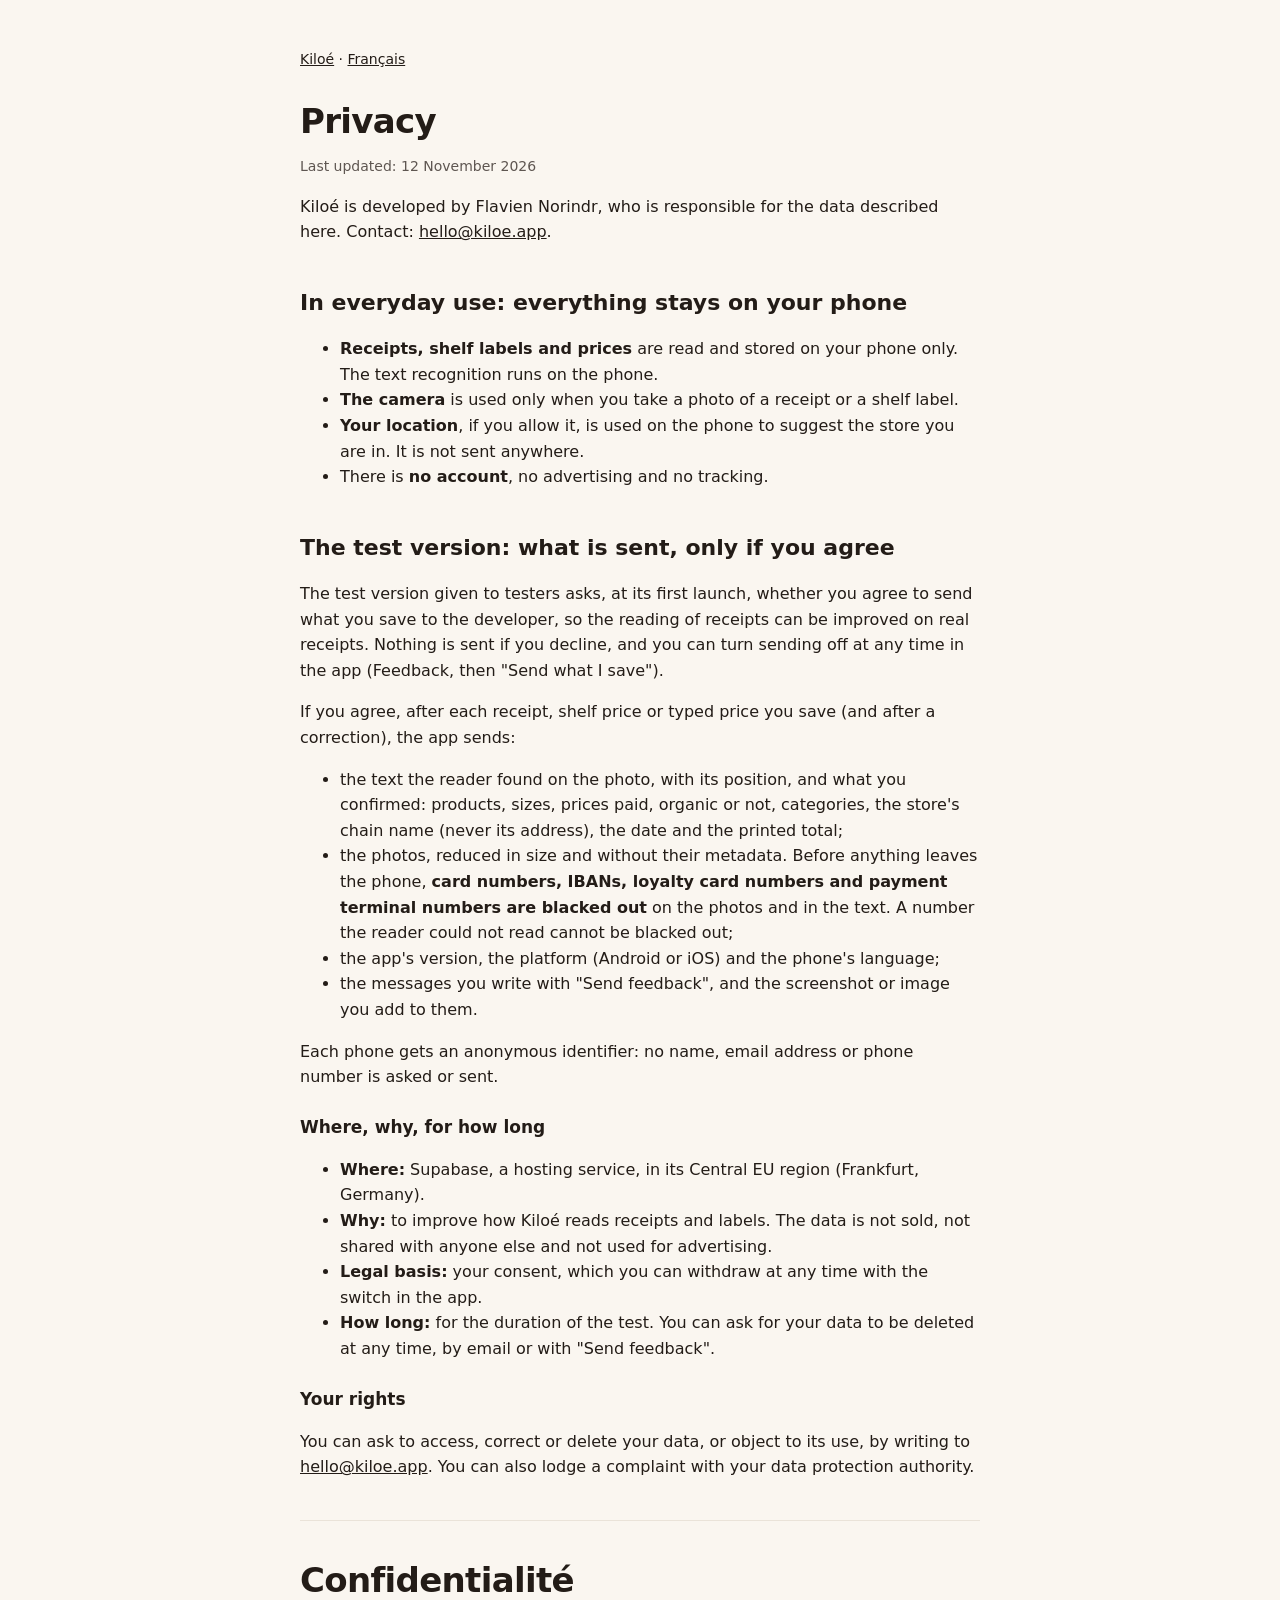
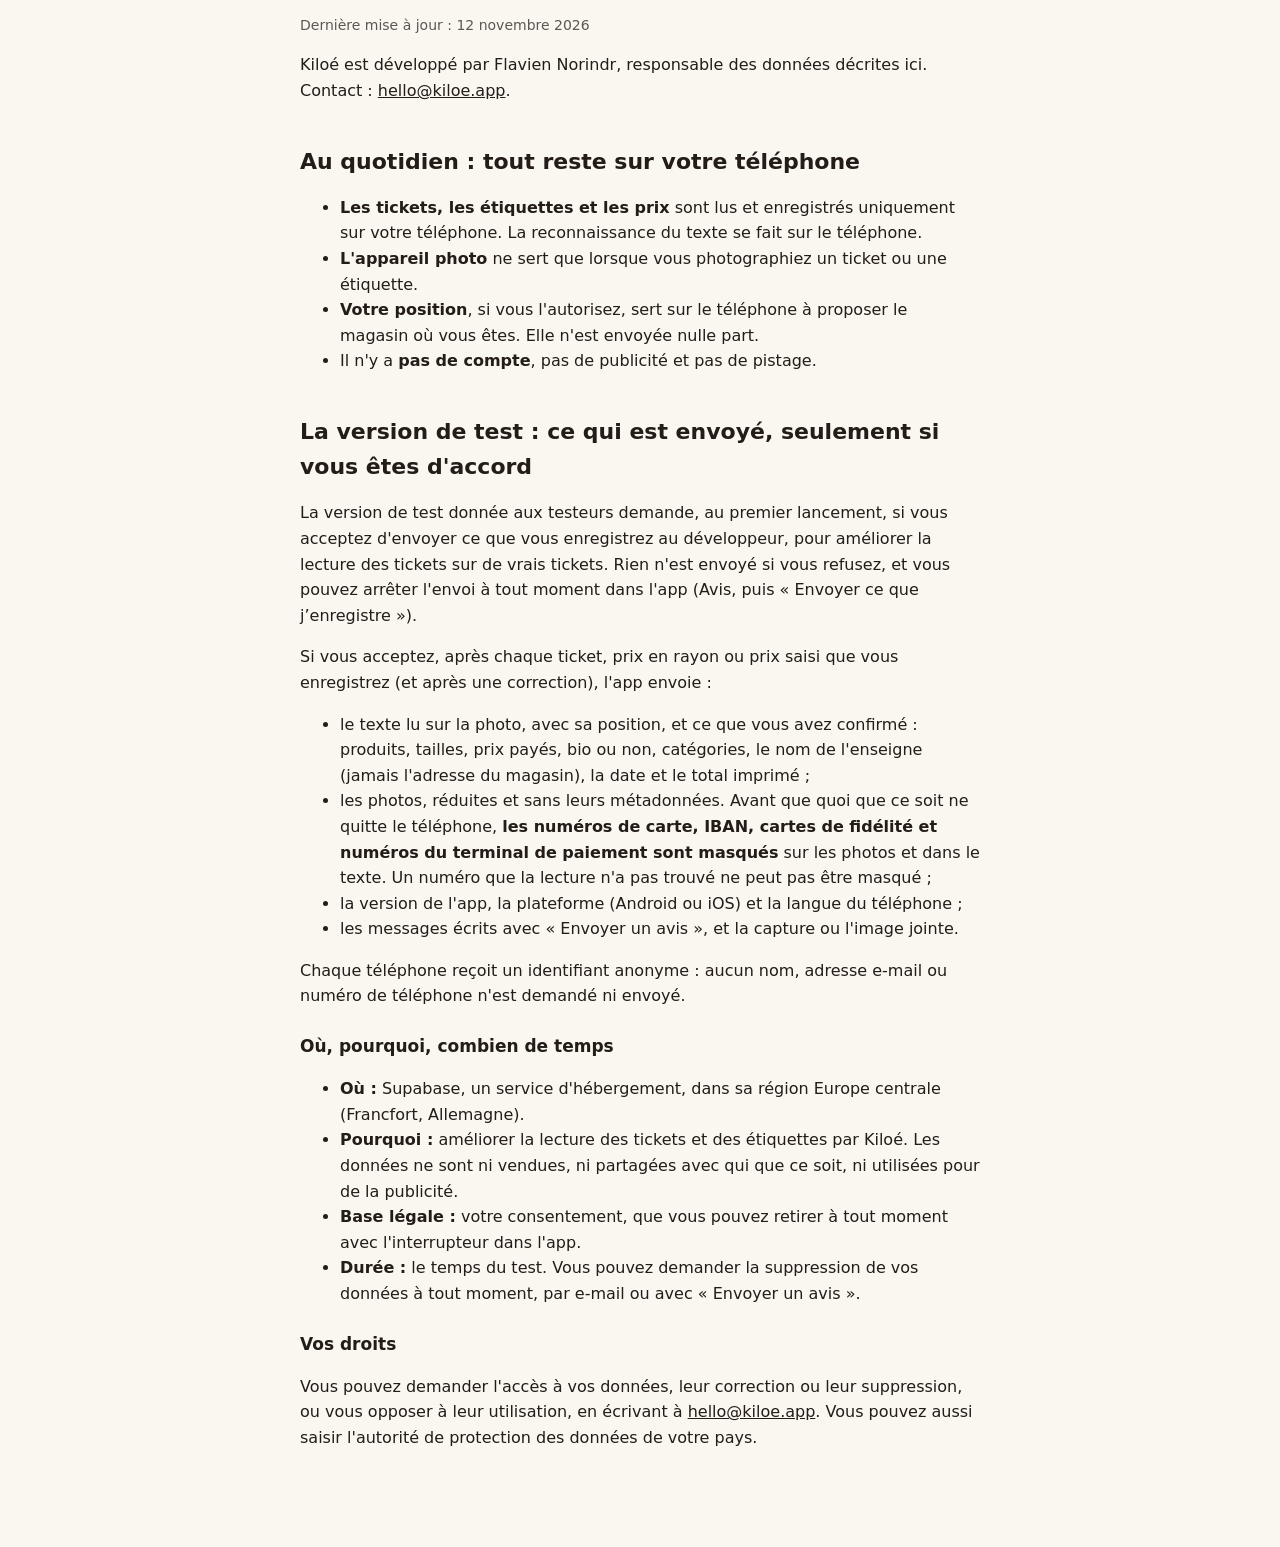
==== privacy/index.html @ 54ca04fb "Kiloé site: home and privacy page Co-Authored-By: Claude Opus 5.5 <noreply@anthropic.com> Claude-Ses" ====
<!doctype html>
<html lang="en">
<head>
<meta charset="utf-8">
<meta name="viewport" content="width=device-width, initial-scale=1">
<title>Kiloé · Privacy</title>
<meta name="description" content="What Kiloé keeps on your phone, and what its test version sends to the developer.">
<link rel="stylesheet" href="/style.css">
</head>
<body>
<main>
<nav><a href="/">Kiloé</a> · <a href="#fr">Français</a></nav>

<h1>Privacy</h1>
<p class="muted">Last updated: 12 November 2026</p>

<p>Kiloé is developed by Flavien Norindr, who is responsible for the data described here. Contact: <a href="mailto:hello@kiloe.app">hello@kiloe.app</a>.</p>

<h2>In everyday use: everything stays on your phone</h2>
<ul>
<li><strong>Receipts, shelf labels and prices</strong> are read and stored on your phone only. The text recognition runs on the phone.</li>
<li><strong>The camera</strong> is used only when you take a photo of a receipt or a shelf label.</li>
<li><strong>Your location</strong>, if you allow it, is used on the phone to suggest the store you are in. It is not sent anywhere.</li>
<li>There is <strong>no account</strong>, no advertising and no tracking.</li>
</ul>

<h2>The test version: what is sent, only if you agree</h2>
<p>The test version given to testers asks, at its first launch, whether you agree to send what you save to the developer, so the reading of receipts can be improved on real receipts. Nothing is sent if you decline, and you can turn sending off at any time in the app (Feedback, then "Send what I save").</p>
<p>If you agree, after each receipt, shelf price or typed price you save (and after a correction), the app sends:</p>
<ul>
<li>the text the reader found on the photo, with its position, and what you confirmed: products, sizes, prices paid, organic or not, categories, the store's chain name (never its address), the date and the printed total;</li>
<li>the photos, reduced in size and without their metadata. Before anything leaves the phone, <strong>card numbers, IBANs, loyalty card numbers and payment terminal numbers are blacked out</strong> on the photos and in the text. A number the reader could not read cannot be blacked out;</li>
<li>the app's version, the platform (Android or iOS) and the phone's language;</li>
<li>the messages you write with "Send feedback", and the screenshot or image you add to them.</li>
</ul>
<p>Each phone gets an anonymous identifier: no name, email address or phone number is asked or sent.</p>

<h3>Where, why, for how long</h3>
<ul>
<li><strong>Where:</strong> Supabase, a hosting service, in its Central EU region (Frankfurt, Germany).</li>
<li><strong>Why:</strong> to improve how Kiloé reads receipts and labels. The data is not sold, not shared with anyone else and not used for advertising.</li>
<li><strong>Legal basis:</strong> your consent, which you can withdraw at any time with the switch in the app.</li>
<li><strong>How long:</strong> for the duration of the test. You can ask for your data to be deleted at any time, by email or with "Send feedback".</li>
</ul>

<h3>Your rights</h3>
<p>You can ask to access, correct or delete your data, or object to its use, by writing to <a href="mailto:hello@kiloe.app">hello@kiloe.app</a>. You can also lodge a complaint with your data protection authority.</p>

<hr>

<section id="fr" lang="fr">
<h1>Confidentialité</h1>
<p class="muted">Dernière mise à jour : 12 novembre 2026</p>

<p>Kiloé est développé par Flavien Norindr, responsable des données décrites ici. Contact : <a href="mailto:hello@kiloe.app">hello@kiloe.app</a>.</p>

<h2>Au quotidien : tout reste sur votre téléphone</h2>
<ul>
<li><strong>Les tickets, les étiquettes et les prix</strong> sont lus et enregistrés uniquement sur votre téléphone. La reconnaissance du texte se fait sur le téléphone.</li>
<li><strong>L'appareil photo</strong> ne sert que lorsque vous photographiez un ticket ou une étiquette.</li>
<li><strong>Votre position</strong>, si vous l'autorisez, sert sur le téléphone à proposer le magasin où vous êtes. Elle n'est envoyée nulle part.</li>
<li>Il n'y a <strong>pas de compte</strong>, pas de publicité et pas de pistage.</li>
</ul>

<h2>La version de test : ce qui est envoyé, seulement si vous êtes d'accord</h2>
<p>La version de test donnée aux testeurs demande, au premier lancement, si vous acceptez d'envoyer ce que vous enregistrez au développeur, pour améliorer la lecture des tickets sur de vrais tickets. Rien n'est envoyé si vous refusez, et vous pouvez arrêter l'envoi à tout moment dans l'app (Avis, puis « Envoyer ce que j’enregistre »).</p>
<p>Si vous acceptez, après chaque ticket, prix en rayon ou prix saisi que vous enregistrez (et après une correction), l'app envoie :</p>
<ul>
<li>le texte lu sur la photo, avec sa position, et ce que vous avez confirmé : produits, tailles, prix payés, bio ou non, catégories, le nom de l'enseigne (jamais l'adresse du magasin), la date et le total imprimé ;</li>
<li>les photos, réduites et sans leurs métadonnées. Avant que quoi que ce soit ne quitte le téléphone, <strong>les numéros de carte, IBAN, cartes de fidélité et numéros du terminal de paiement sont masqués</strong> sur les photos et dans le texte. Un numéro que la lecture n'a pas trouvé ne peut pas être masqué ;</li>
<li>la version de l'app, la plateforme (Android ou iOS) et la langue du téléphone ;</li>
<li>les messages écrits avec « Envoyer un avis », et la capture ou l'image jointe.</li>
</ul>
<p>Chaque téléphone reçoit un identifiant anonyme : aucun nom, adresse e-mail ou numéro de téléphone n'est demandé ni envoyé.</p>

<h3>Où, pourquoi, combien de temps</h3>
<ul>
<li><strong>Où :</strong> Supabase, un service d'hébergement, dans sa région Europe centrale (Francfort, Allemagne).</li>
<li><strong>Pourquoi :</strong> améliorer la lecture des tickets et des étiquettes par Kiloé. Les données ne sont ni vendues, ni partagées avec qui que ce soit, ni utilisées pour de la publicité.</li>
<li><strong>Base légale :</strong> votre consentement, que vous pouvez retirer à tout moment avec l'interrupteur dans l'app.</li>
<li><strong>Durée :</strong> le temps du test. Vous pouvez demander la suppression de vos données à tout moment, par e-mail ou avec « Envoyer un avis ».</li>
</ul>

<h3>Vos droits</h3>
<p>Vous pouvez demander l'accès à vos données, leur correction ou leur suppression, ou vous opposer à leur utilisation, en écrivant à <a href="mailto:hello@kiloe.app">hello@kiloe.app</a>. Vous pouvez aussi saisir l'autorité de protection des données de votre pays.</p>
</section>
</main>
</body>
</html>
---- style.css ----
:root{--bg:#FAF6F0;--ink:#231C17;--muted:#5E5651;--line:#EAE3D9}
*{box-sizing:border-box}
body{margin:0;background:var(--bg);color:var(--ink);font:16px/1.6 Nunito,system-ui,-apple-system,"Segoe UI",sans-serif}
main{max-width:720px;margin:0 auto;padding:48px 20px 80px}
h1{font-size:34px;line-height:1.15;margin:0 0 8px;letter-spacing:-.02em}
h2{font-size:22px;margin:40px 0 8px}
h3{font-size:17px;margin:24px 0 4px}
p,li{color:var(--ink)}
.muted{color:var(--muted);font-size:14px}
a{color:var(--ink)}
hr{border:0;border-top:1px solid var(--line);margin:40px 0}
nav{font-size:14px;margin-bottom:32px}
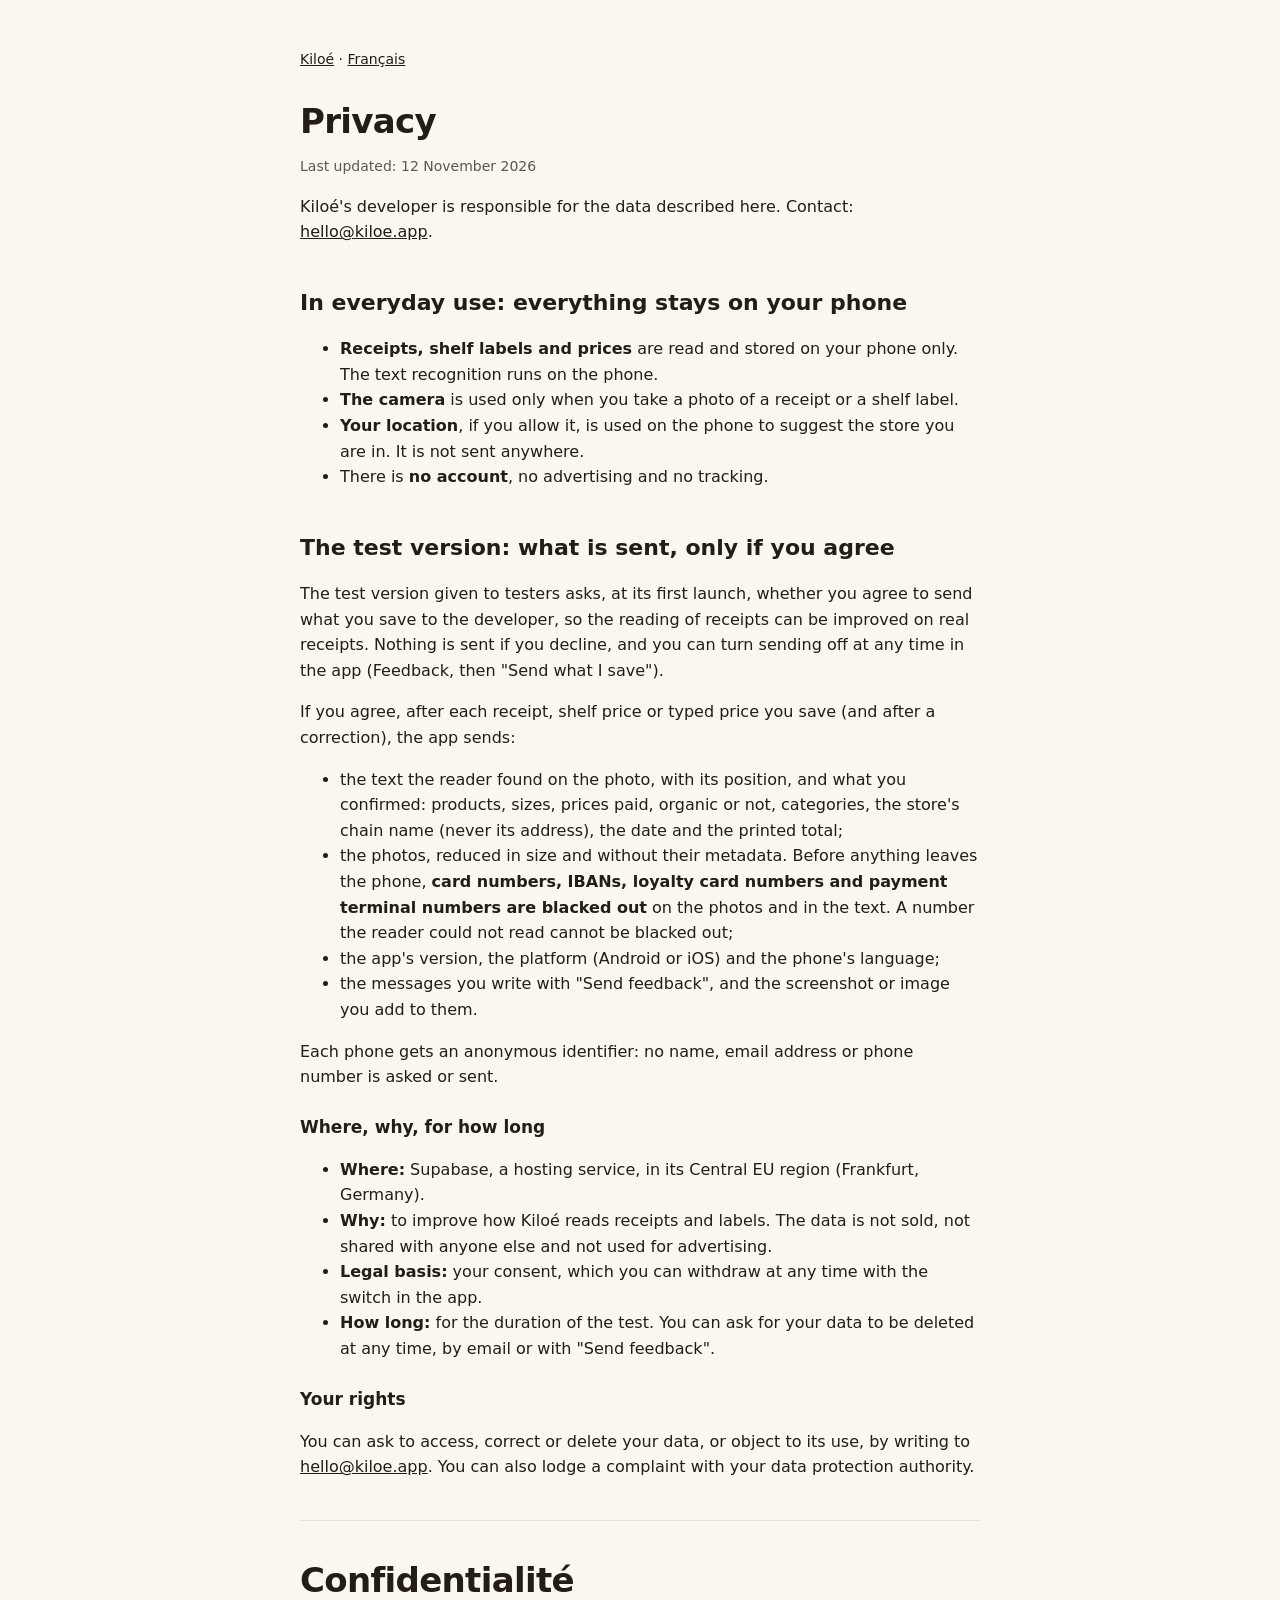
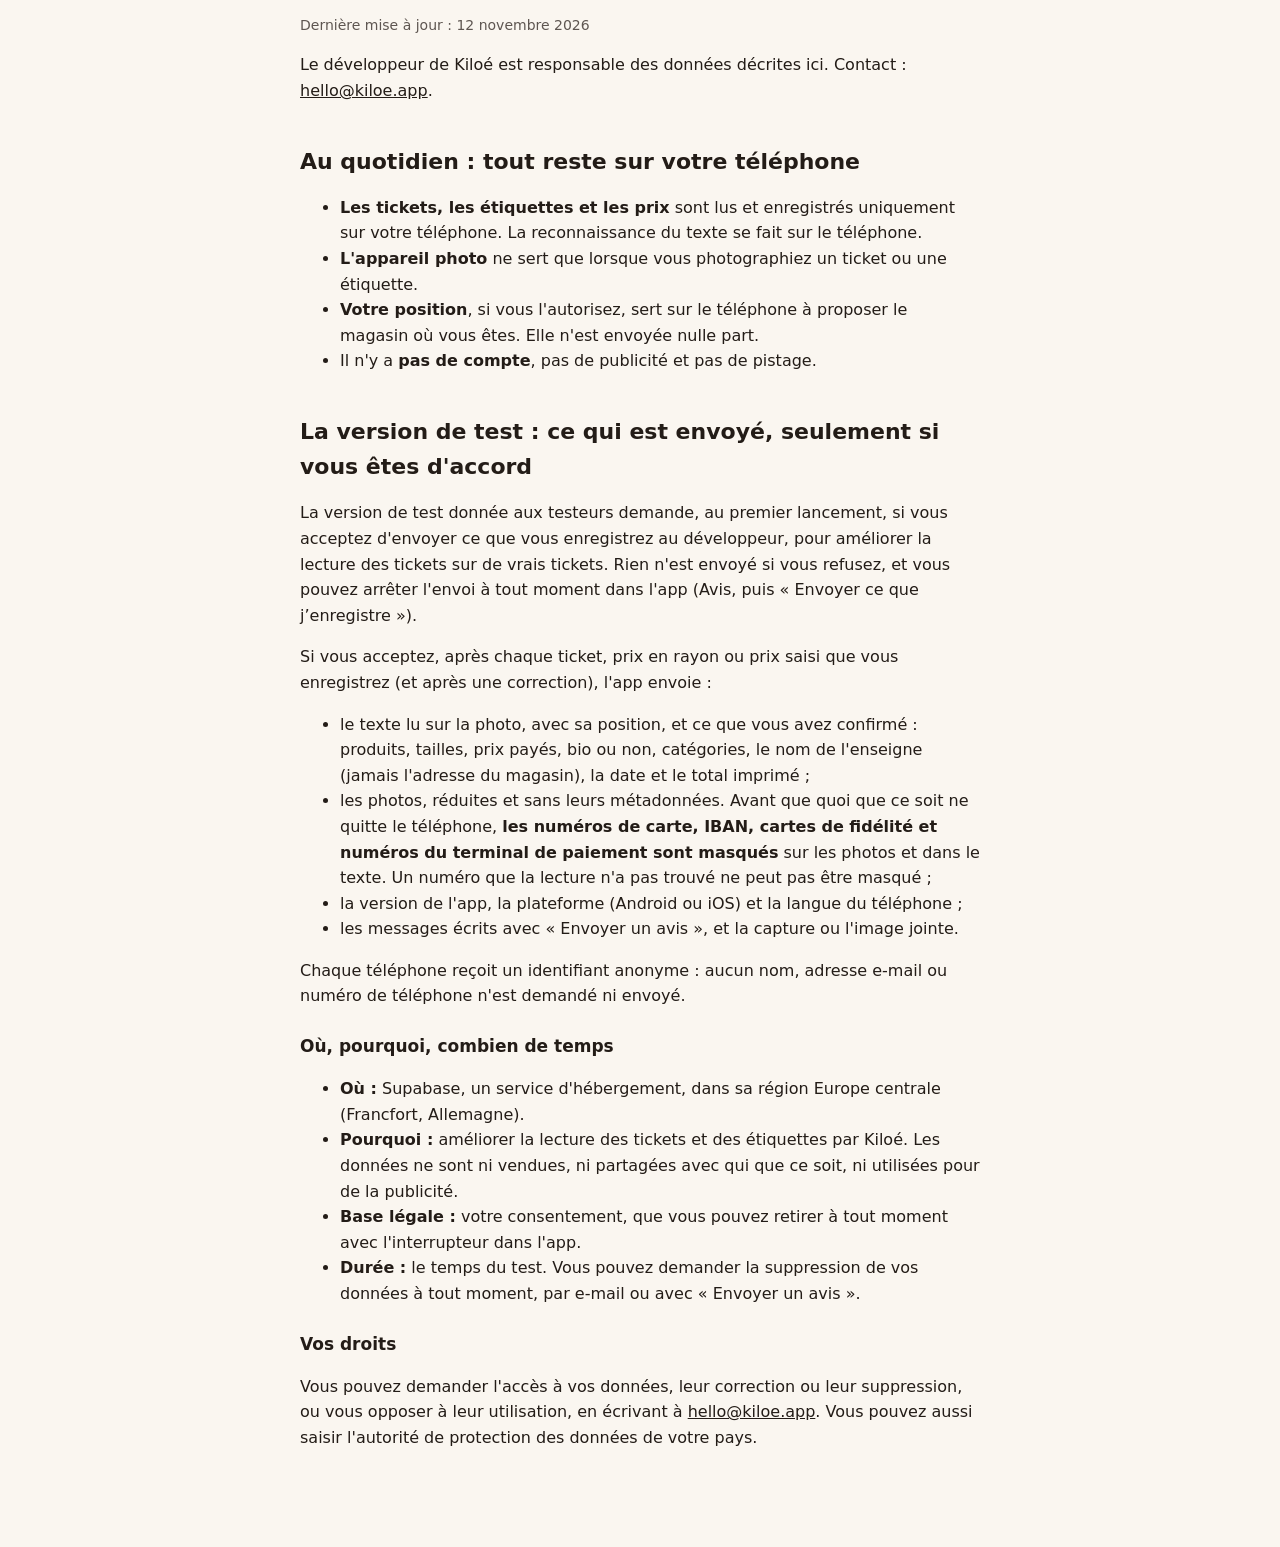
==== commit 5ff95a51: "Privacy: no personal name Co-Authored-By: Claude Opus 5.5 <noreply@anthropic.com> Claude-Session: ht" ====
--- a/privacy/index.html
+++ b/privacy/index.html
@@ -14,7 +14,7 @@
 <h1>Privacy</h1>
 <p class="muted">Last updated: 12 November 2026</p>
 
-<p>Kiloé is developed by Flavien Norindr, who is responsible for the data described here. Contact: <a href="mailto:hello@kiloe.app">hello@kiloe.app</a>.</p>
+<p>Kiloé's developer is responsible for the data described here. Contact: <a href="mailto:hello@kiloe.app">hello@kiloe.app</a>.</p>
 
 <h2>In everyday use: everything stays on your phone</h2>
 <ul>
@@ -52,7 +52,7 @@
 <h1>Confidentialité</h1>
 <p class="muted">Dernière mise à jour : 12 novembre 2026</p>
 
-<p>Kiloé est développé par Flavien Norindr, responsable des données décrites ici. Contact : <a href="mailto:hello@kiloe.app">hello@kiloe.app</a>.</p>
+<p>Le développeur de Kiloé est responsable des données décrites ici. Contact : <a href="mailto:hello@kiloe.app">hello@kiloe.app</a>.</p>
 
 <h2>Au quotidien : tout reste sur votre téléphone</h2>
 <ul>
